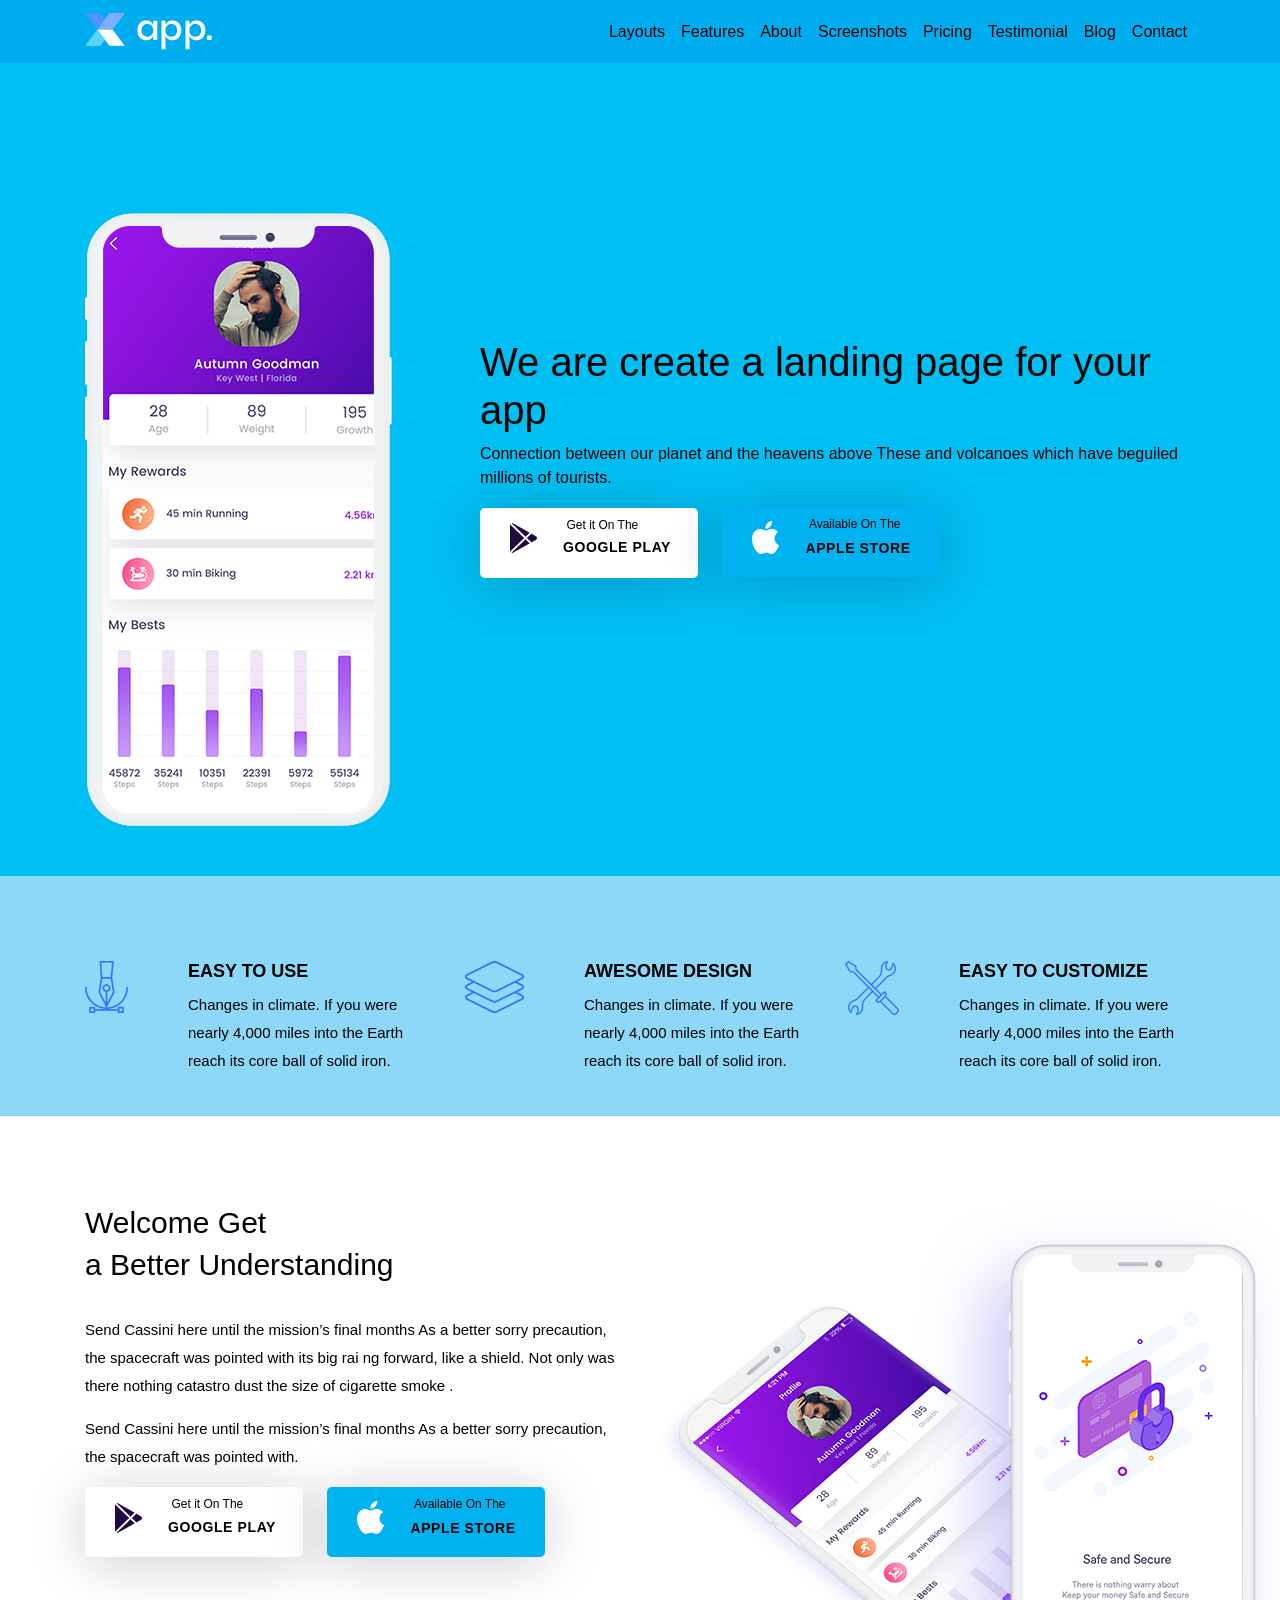
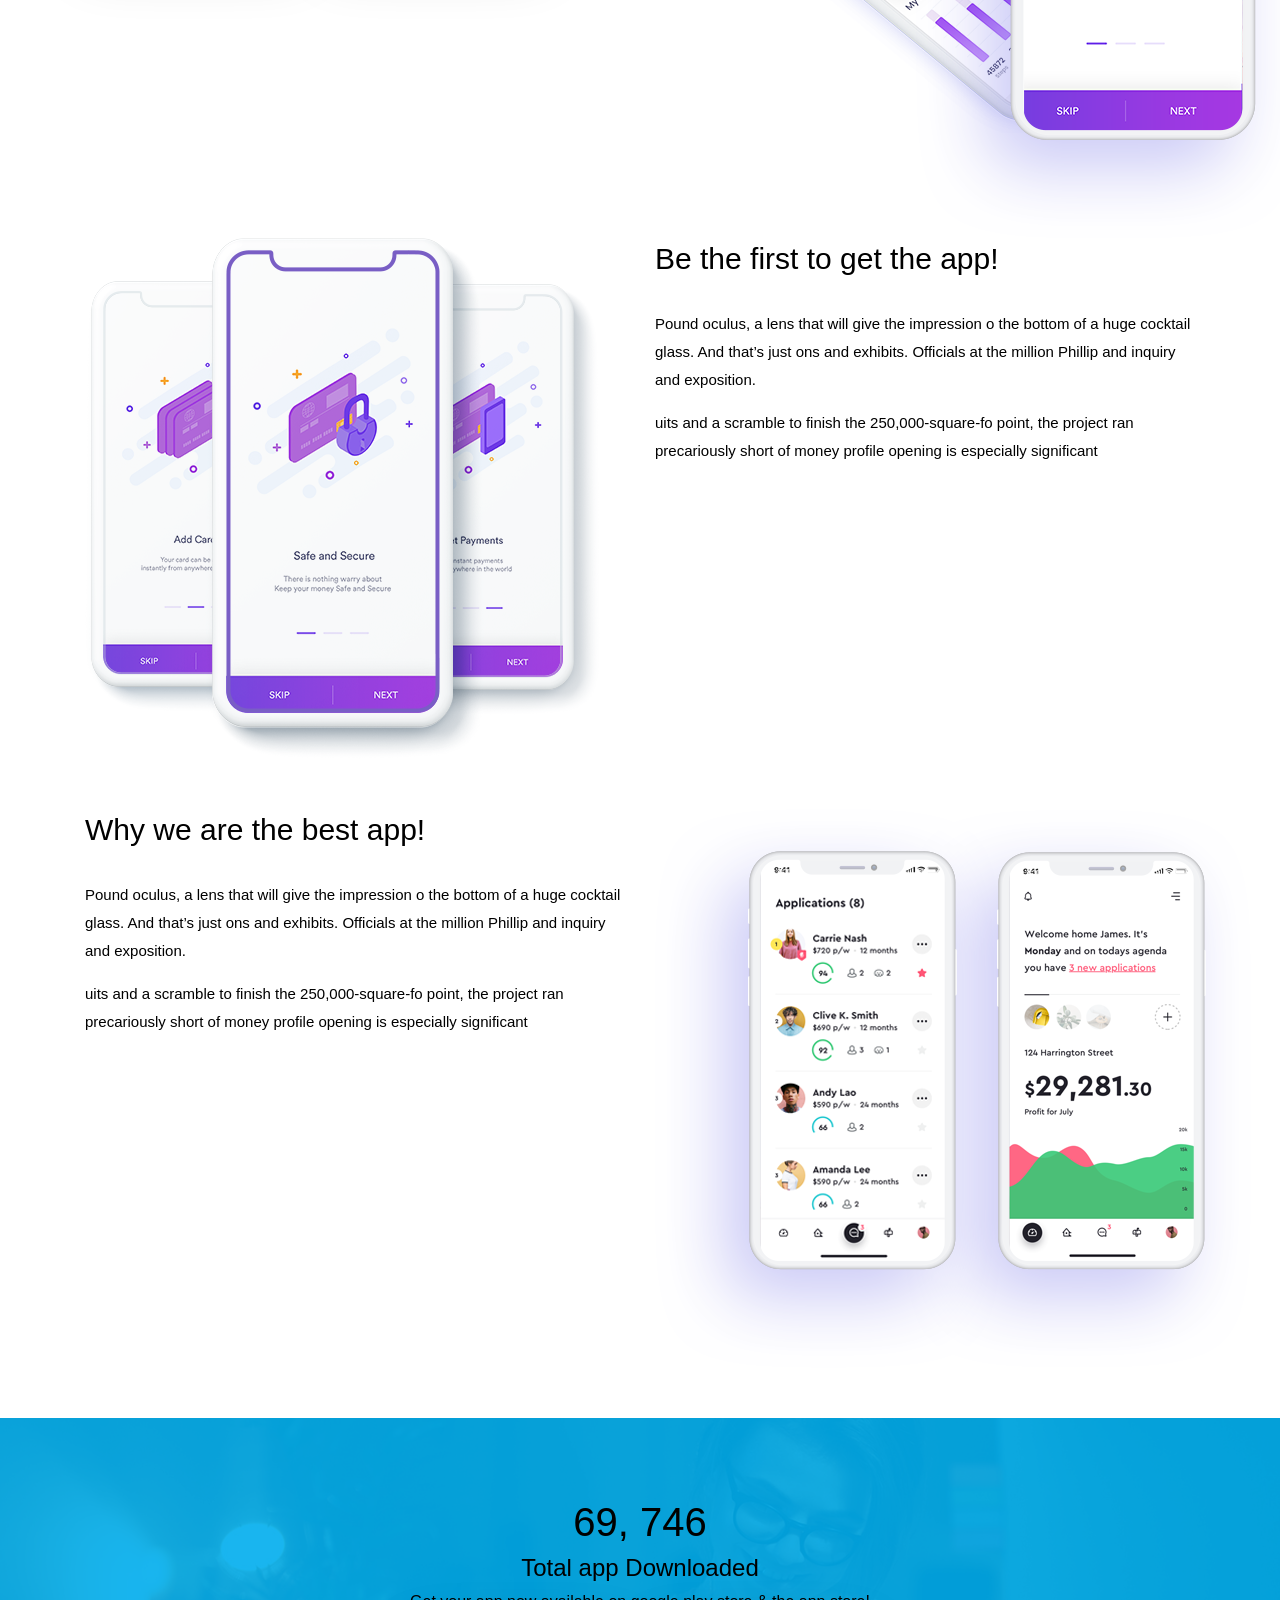
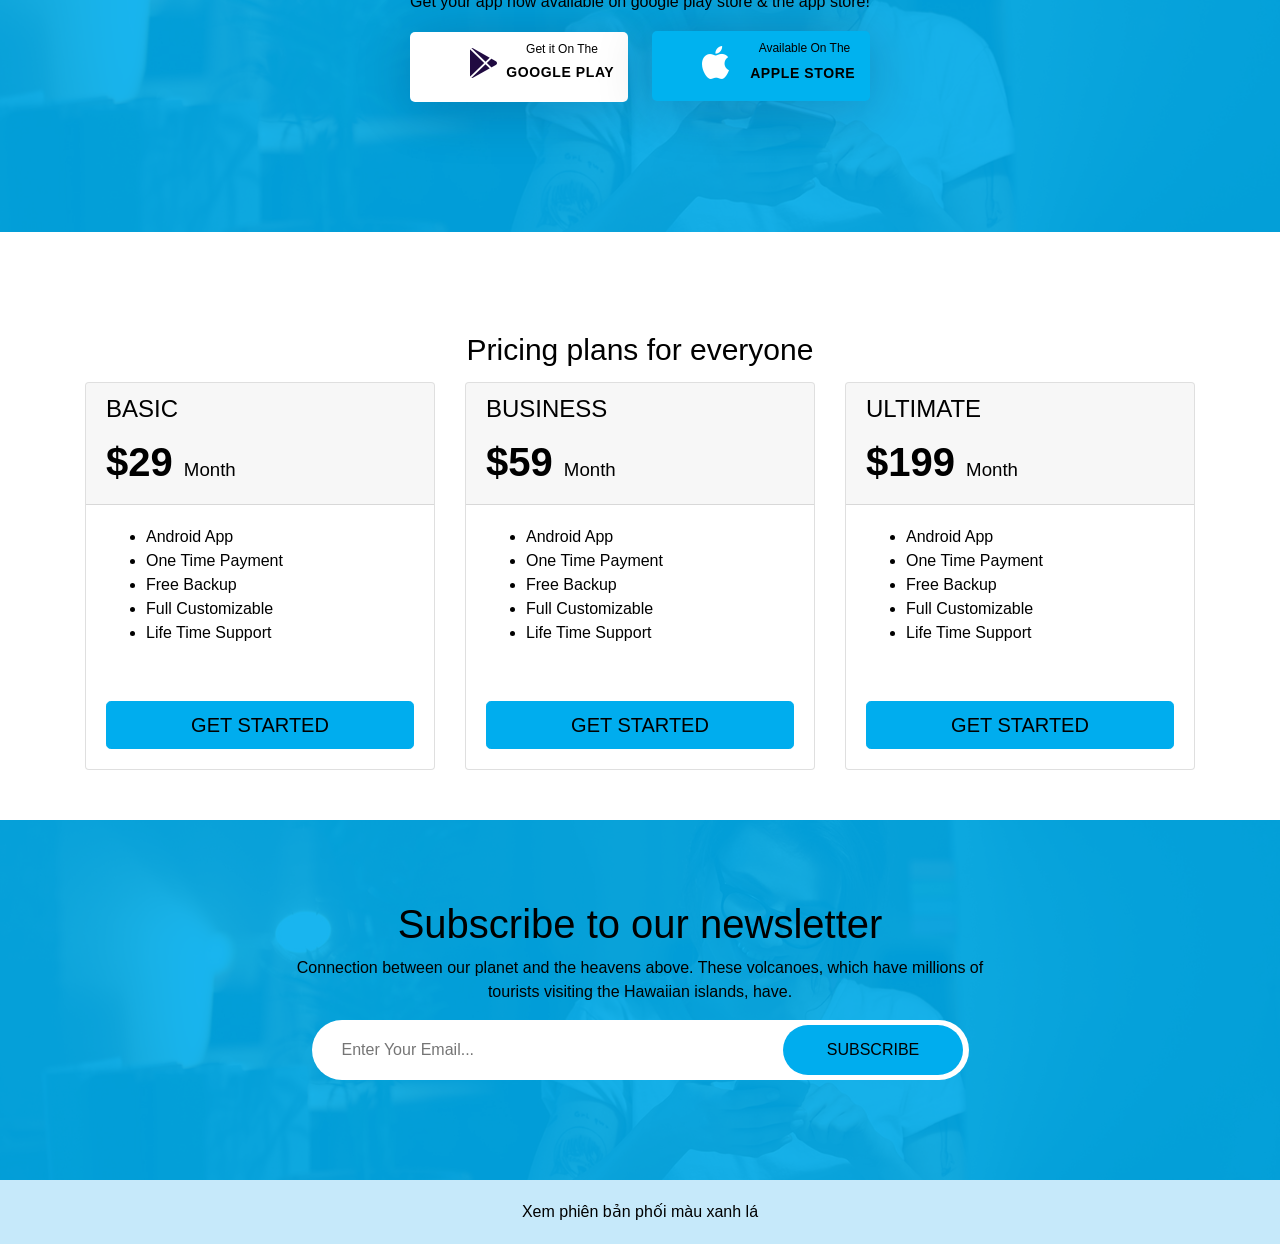
==== index.html @ 4193c2e2 "Add monochrome color theme website Co-authored-by: Copilot <223556219+Copilot@users.noreply.github.c" ====
<!DOCTYPE html>
<html lang="en">
<head>
    <meta charset="UTF-8">
    <title>Prohub - Multipurpose and Corporate Landing Page </title>
    <script>
        document.documentElement.dataset.palette =
            new URLSearchParams(window.location.search).get("theme") === "forest" ? "forest" : "codegym";
    </script>
    <link rel="stylesheet" href="https://stackpath.bootstrapcdn.com/bootstrap/4.1.1/css/bootstrap.min.css" integrity="sha384-WskhaSGFgHYWDcbwN70/dfYBj47jz9qbsMId/iRN3ewGhXQFZCSftd1LZCfmhktB" crossorigin="anonymous">
    <link rel="stylesheet" href="css/style.css">
</head>
<body>
<nav class="navbar navbar-expand-lg navbar-light">
    <div class="container">
        <a class="navbar-brand" href="#">
            <img src="images/logo.png"/>
        </a>
        <button class="navbar-toggler" type="button" data-toggle="collapse" data-target="#navbarSupportedContent" aria-controls="navbarSupportedContent" aria-expanded="false" aria-label="Toggle navigation">
            <span class="navbar-toggler-icon"></span>
        </button>

        <div class="collapse navbar-collapse" id="navbarSupportedContent">
            <ul class="mr-auto"></ul>
            <ul class="navbar-nav">
                <li class="nav-item"><a class="nav-link" href="#">Layouts</a></li>
                <li class="nav-item"><a class="nav-link" href="#">Features</a></li>
                <li class="nav-item"><a class="nav-link" href="#">About</a></li>
                <li class="nav-item"><a class="nav-link" href="#">Screenshots</a></li>
                <li class="nav-item"><a class="nav-link" href="#">Pricing</a></li>
                <li class="nav-item"><a class="nav-link" href="#">Testimonial</a></li>
                <li class="nav-item"><a class="nav-link" href="#">Blog</a></li>
                <li class="nav-item"><a class="nav-link" href="#">Contact</a></li>
            </ul>
        </div>
    </div>
</nav>
<div class="hero-app">
    <div class="container">
        <div class="row">
            <div class="col-md-4">
                <img src="images/heroapp.png"/>
            </div>
            <div class="col-md-8 hero-app-content">
                <h1>We are create a landing page for your app</h1>
                <p>Connection between our planet and the heavens above These and volcanoes which have beguiled millions of tourists.</p>
                <div class="buttons">
                    <a class="app-btn">
                        <img src="images/play.png">
                        <span class="top">Get it On The</span><br/>
                        <span class="bottom">GOOGLE PLAY</span>
                    </a>
                    <a class="app-btn black">
                        <img src="images/apple.png">
                        <span class="top">Available On The</span><br/>
                        <span class="bottom">APPLE STORE</span>
                    </a>
                </div>
            </div>
        </div>
    </div>
</div>
<div class="features">
    <div class="container">
        <div class="row">
            <div class="col-md-4 feature">
                <div class="feature-img">
                    <img src="images/use.png"/>
                </div>
                <div class="feature-content">
                    <h5>EASY TO USE</h5>
                    <p>Changes in climate. If you were nearly 4,000 miles into the Earth reach its core ball of solid iron.</p>
                </div>
            </div>
            <div class="col-md-4 feature">
                <div class="feature-img">
                    <img src="images/design.png"/>
                </div>
                <div class="feature-content">
                    <h5>AWESOME DESIGN</h5>
                    <p>Changes in climate. If you were nearly 4,000 miles into the Earth reach its core ball of solid iron.</p>
                </div>
            </div>
            <div class="col-md-4 feature">
                <div class="feature-img">
                    <img src="images/customize.png"/>
                </div>
                <div class="feature-content">
                    <h5>EASY TO CUSTOMIZE</h5>
                    <p>Changes in climate. If you were nearly 4,000 miles into the Earth reach its core ball of solid iron.</p>
                </div>
            </div>
        </div>
    </div>
</div>
<div class="welcome-area">
    <div class="container">
        <div class="row">
            <div class="col-md-6">
                <h2>Welcome Get <br/>a Better Understanding</h2>
                <p>Send Cassini here until the mission’s final months As a better sorry precaution, the spacecraft was pointed with its big rai ng forward, like a shield. Not only was there nothing catastro dust the size of cigarette smoke .</p>
                <p>Send Cassini here until the mission’s final months As a better sorry precaution, the spacecraft was pointed with.</p>
                <div class="buttons">
                    <a class="app-btn">
                        <img src="images/play.png">
                        <span class="top">Get it On The</span><br/>
                        <span class="bottom">GOOGLE PLAY</span>
                    </a>
                    <a class="app-btn black">
                        <img src="images/apple.png">
                        <span class="top">Available On The</span><br/>
                        <span class="bottom">APPLE STORE</span>
                    </a>
                </div>
            </div>
            <div class="col-md-6">
                <img src="images/welcome2.png">
            </div>
        </div>
        <div class="row">
            <div class="col-md-6">
                <img src="images/welcome.png">
            </div>
            <div class="col-md-6">
                <h2>Be the first to get the app!</h2>
                <p>Pound oculus, a lens that will give the impression o the bottom of a huge cocktail glass. And that’s just ons and exhibits. Officials at the million Phillip and inquiry and exposition.</p>
                <p>uits and a scramble to finish the 250,000-square-fo point, the project ran precariously short of money profile opening is especially significant</p>
            </div>
        </div>
        <div class="row best-app">
            <div class="col-md-6">
                <h2>Why we are the best app!</h2>
                <p>Pound oculus, a lens that will give the impression o the bottom of a huge cocktail glass. And that’s just ons and exhibits. Officials at the million Phillip and inquiry and exposition.</p>
                <p>uits and a scramble to finish the 250,000-square-fo point, the project ran precariously short of money profile opening is especially significant</p>
            </div>
            <div class="col-md-6">
                <img src="images/best.png">
            </div>
        </div>
    </div>
</div>
<div class="download-area">
    <div class="container">
        <div class="row">
            <div class="col-md-8 offset-2 text-center download-content">
                <h1>69, 746</h1>
                <h4>Total app Downloaded</h4>
                <p>Get your app now available on google play store & the app store!</p>
                <div class="buttons">
                    <a class="app-btn">
                        <img src="images/play.png">
                        <span class="top">Get it On The</span><br/>
                        <span class="bottom">GOOGLE PLAY</span>
                    </a>
                    <a class="app-btn black">
                        <img src="images/apple.png">
                        <span class="top">Available On The</span><br/>
                        <span class="bottom">APPLE STORE</span>
                    </a>
                </div>
            </div>
        </div>
    </div>
</div>
<div class="pricing-area">
    <div class="container">
        <div class="row">
            <div class="col">
                <div class="section-title text-center">Pricing plans for everyone</div>
            </div>
        </div>
        <div class="row">
            <div class="col">
                <div class="card-deck">
                    <div class="card">
                        <div class="card-header">
                            <h4>BASIC</h4>
                            <div class="price">$29 <span class="time-interval">Month</span></div>
                        </div>
                        <div class="card-body">
                            <ul>
                                <li>Android App</li>
                                <li>One Time Payment</li>
                                <li>Free Backup</li>
                                <li>Full Customizable</li>
                                <li>Life Time Support</li>
                            </ul>
                        </div>
                        <button class="btn btn-lg btn-primary">GET STARTED</button>
                    </div>
                    <div class="card">
                        <div class="card-header">
                            <h4>BUSINESS</h4>
                            <div class="price">$59 <span class="time-interval">Month</span></div>
                        </div>
                        <div class="card-body">
                            <ul>
                                <li>Android App</li>
                                <li>One Time Payment</li>
                                <li>Free Backup</li>
                                <li>Full Customizable</li>
                                <li>Life Time Support</li>
                            </ul>
                        </div>
                        <button class="btn btn-lg btn-primary">GET STARTED</button>
                    </div>
                    <div class="card">
                        <div class="card-header">
                            <h4>ULTIMATE</h4>
                            <div class="price">$199 <span class="time-interval">Month</span></div>
                        </div>
                        <div class="card-body">
                            <ul>
                                <li>Android App</li>
                                <li>One Time Payment</li>
                                <li>Free Backup</li>
                                <li>Full Customizable</li>
                                <li>Life Time Support</li>
                            </ul>
                        </div>
                        <button class="btn btn-lg btn-primary">GET STARTED</button>
                    </div>
                </div>
            </div>
        </div>
    </div>
</div>
<div class="subscribe-area">
    <div class="container">
        <div class="row">
            <div class="col-md-8 offset-2 text-center download-content">
                <h1>Subscribe to our newsletter</h1>
                <p>Connection between our planet and the heavens above. These volcanoes, which have millions of tourists visiting the Hawaiian islands, have.</p>
                <form class="subscribe-form">
                    <input class="subscribe-input" placeholder="Enter Your Email..." />
                    <button class="btn-subscribe">SUBSCRIBE</button>
                </form>
            </div>
        </div>
    </div>
</div>
<footer class="site-footer">
    <a class="forest-theme-link" href="?theme=forest">Xem phiên bản phối màu xanh lá</a>
    <a class="codegym-theme-link" href="index.html">Quay lại phối màu CodeGym</a>
</footer>
<script src="https://code.jquery.com/jquery-3.3.1.slim.min.js" integrity="sha384-q8i/X+965DzO0rT7abK41JStQIAqVgRVzpbzo5smXKp4YfRvH+8abtTE1Pi6jizo" crossorigin="anonymous"></script>
<script src="https://cdnjs.cloudflare.com/ajax/libs/popper.js/1.14.3/umd/popper.min.js" integrity="sha384-ZMP7rVo3mIykV+2+9J3UJ46jBk0WLaUAdn689aCwoqbBJiSnjAK/l8WvCWPIPm49" crossorigin="anonymous"></script>
<script src="https://stackpath.bootstrapcdn.com/bootstrap/4.1.1/js/bootstrap.min.js" integrity="sha384-smHYKdLADwkXOn1EmN1qk/HfnUcbVRZyYmZ4qpPea6sjB/pTJ0euyQp0Mk8ck+5T" crossorigin="anonymous"></script>
</body>
</html>
---- css/style.css ----
:root {
    --tier-1: #00ADEE;
    --tier-2: #00B2EF;
    --tier-3: #00B8F1;
    --tier-4: #00BFF2;
    --tier-5: #38C9F3;
    --tier-6: #63D0F5;
    --tier-7: #8DD7F7;
    --tier-8: #A9E0F9;
    --tier-9: #C6E9FA;
    --tier-1-rgb: 0, 173, 238;
    --text-color: #000000;
}

html[data-palette="forest"] {
    --tier-1: #197A45;
    --tier-2: #278B53;
    --tier-3: #379B62;
    --tier-4: #49AA70;
    --tier-5: #68B987;
    --tier-6: #8AC99F;
    --tier-7: #A9D9B8;
    --tier-8: #C4E7CE;
    --tier-9: #DFF2E5;
    --tier-1-rgb: 25, 122, 69;
}

body {
    color: var(--text-color);
}

.navbar {
    background-color: var(--tier-1);
}

.navbar .nav-link {
    color: var(--text-color) !important;
}

.navbar .nav-link:hover,
.navbar .nav-link:focus {
    color: var(--text-color) !important;
    text-decoration: underline;
}

.hero-app {
    background-color: var(--tier-4);
    padding-top: 150px;
    padding-bottom: 50px;
}

a.app-btn {
    background-color: #ffffff;
    border-radius: 5px;
    margin-right: 20px;
    width: 218px;
    height: 70px;
    display: inline-block;
    font-family: 'Poppins', sans-serif;
    padding-left: 30px;
    box-shadow: 0px 6px 57px 0px rgba(17, 5, 35, 0.2);
    margin-bottom: 30px;
}

a.app-btn.black {
    background-color: var(--tier-2);
    position: relative;
    top: 1px;
    margin-right: 0;
}

a.app-btn img {
    margin-right: 25px;
    position: relative;
    top: 14px;
}

span.top {
    font-size: 12px;
    padding-top: 8px;
    display: inline-block;
    color: var(--text-color);
}

span.bottom {
    padding-left: 53px;
    color: var(--text-color);
    font-size: 14px;
    font-weight: 600;
    text-transform: uppercase;
    letter-spacing: .6px;
    position: relative;
    top: -4px;
}

.hero-app-content {
    padding: 125px 30px;
    color: var(--text-color);
}

.features {
    background-color: var(--tier-7);
    padding-top: 85px;
    padding-bottom: 25px;
}

.feature {
    display: inline-flex;
}

.feature-img {
    padding-right: 40px;
}

.feature-content {
    width: 88%;
    padding-left: 20px;
}

.feature-content h5 {
    font-size: 18px;
    font-weight: 600;
    color: var(--text-color);
    font-family: 'Poppins', sans-serif;
    text-transform: uppercase;
}

.feature-content p {
    font-size: 15px;
    line-height: 28px;
    color: var(--text-color);
    font-family: 'Poppins', sans-serif;
}

.welcome-area {
    padding-top: 86px;
    padding-bottom: 50px;
}

.welcome-area h2 {
    font-size: 30px;
    font-weight: 500;
    line-height: 42px;
    font-family: 'Poppins', sans-serif;
    margin-bottom: 30px;
}

.welcome-area p {
    font-family: 'Poppins', sans-serif;
    color: var(--text-color);
    font-size: 15px;
    line-height: 28px;
    margin-bottom: 15px;
}

.section-title {
    font-size: 30px;
    line-height: 65px;
    color: var(--text-color);
    font-family: 'Poppins', sans-serif;
    font-weight: 500;
}

.best-app {
    margin-top: 50px;
}

.download-area::before,
.subscribe-area::before {
    background-color: rgba(var(--tier-1-rgb), 0.9);
    content: "";
    display: block;
    height: 100%;
    left: 0;
    position: absolute;
    top: 0;
    width: 100%;
}

.download-area,
.subscribe-area {
    background-image: url("../images/cta.jpg");
    position: relative;
    overflow: hidden;
    background-repeat: no-repeat;
    background-position: center center;
    background-size: cover;
}

.download-content {
    padding-top: 80px;
    padding-bottom: 100px;
}

.download-content h1,
.download-content h4,
.download-content p {
    color: var(--text-color);
}

.pricing-area {
    padding-top: 85px;
    padding-bottom: 50px;
}

.price {
    font-size: 30pt;
    font-weight: 700;
}

.price span.time-interval {
    font-size: 14pt;
    color: var(--text-color);
    font-weight: normal;
}

.pricing-area .card .btn {
    margin: 20px;
}

.btn-primary {
    background-color: var(--tier-1);
    border-color: var(--tier-1);
    color: var(--text-color);
}

.btn-primary:hover,
.btn-primary:focus {
    background-color: var(--tier-2);
    border-color: var(--tier-2);
    color: var(--text-color);
}

.subscribe-form {
    position: relative;
}

.subscribe-input {
    width: 90%;
    position: relative;
    border-radius: 40px;
    border: none;
    padding-left: 30px;
    height: 60px;
}

.btn-subscribe {
    position: absolute;
    top: 5px;
    right: 42px;
    height: 50px;
    border: none;
    background-color: var(--tier-1);
    color: var(--text-color);
    border-radius: 36px;
    width: 180px;
    cursor: pointer;
}

.site-footer {
    background-color: var(--tier-9);
    padding: 20px;
    text-align: center;
}

.site-footer a {
    color: var(--text-color);
}

.forest-theme-link {
    display: inline;
}

.codegym-theme-link {
    display: none;
}

html[data-palette="forest"] .forest-theme-link {
    display: none;
}

html[data-palette="forest"] .codegym-theme-link {
    display: inline;
}

@media screen and (max-width: 767px) {
    .feature {
        margin-bottom: 30px;
    }

    .hero-app {
        padding-top: 50px;
    }

    .hero-app-content {
        padding: 50px 15px;
    }

    .site-footer {
        padding: 16px;
    }
}
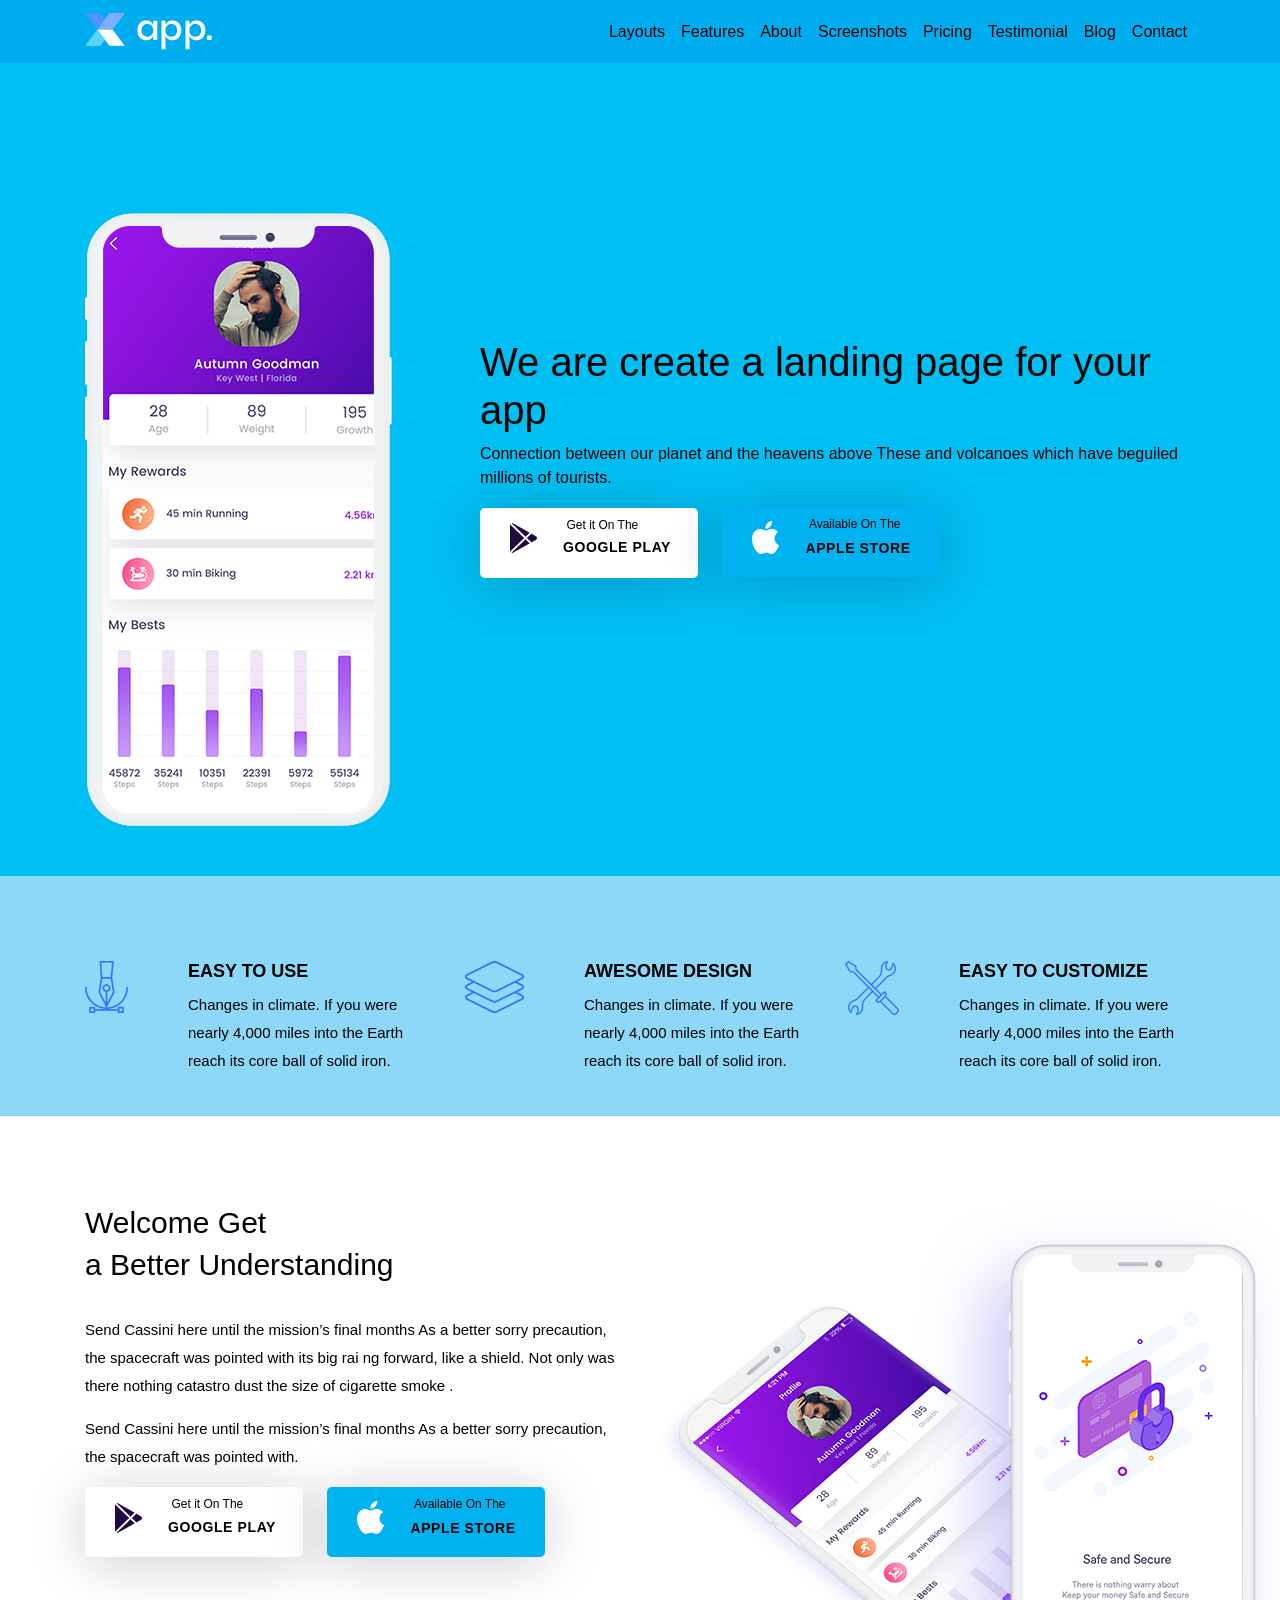
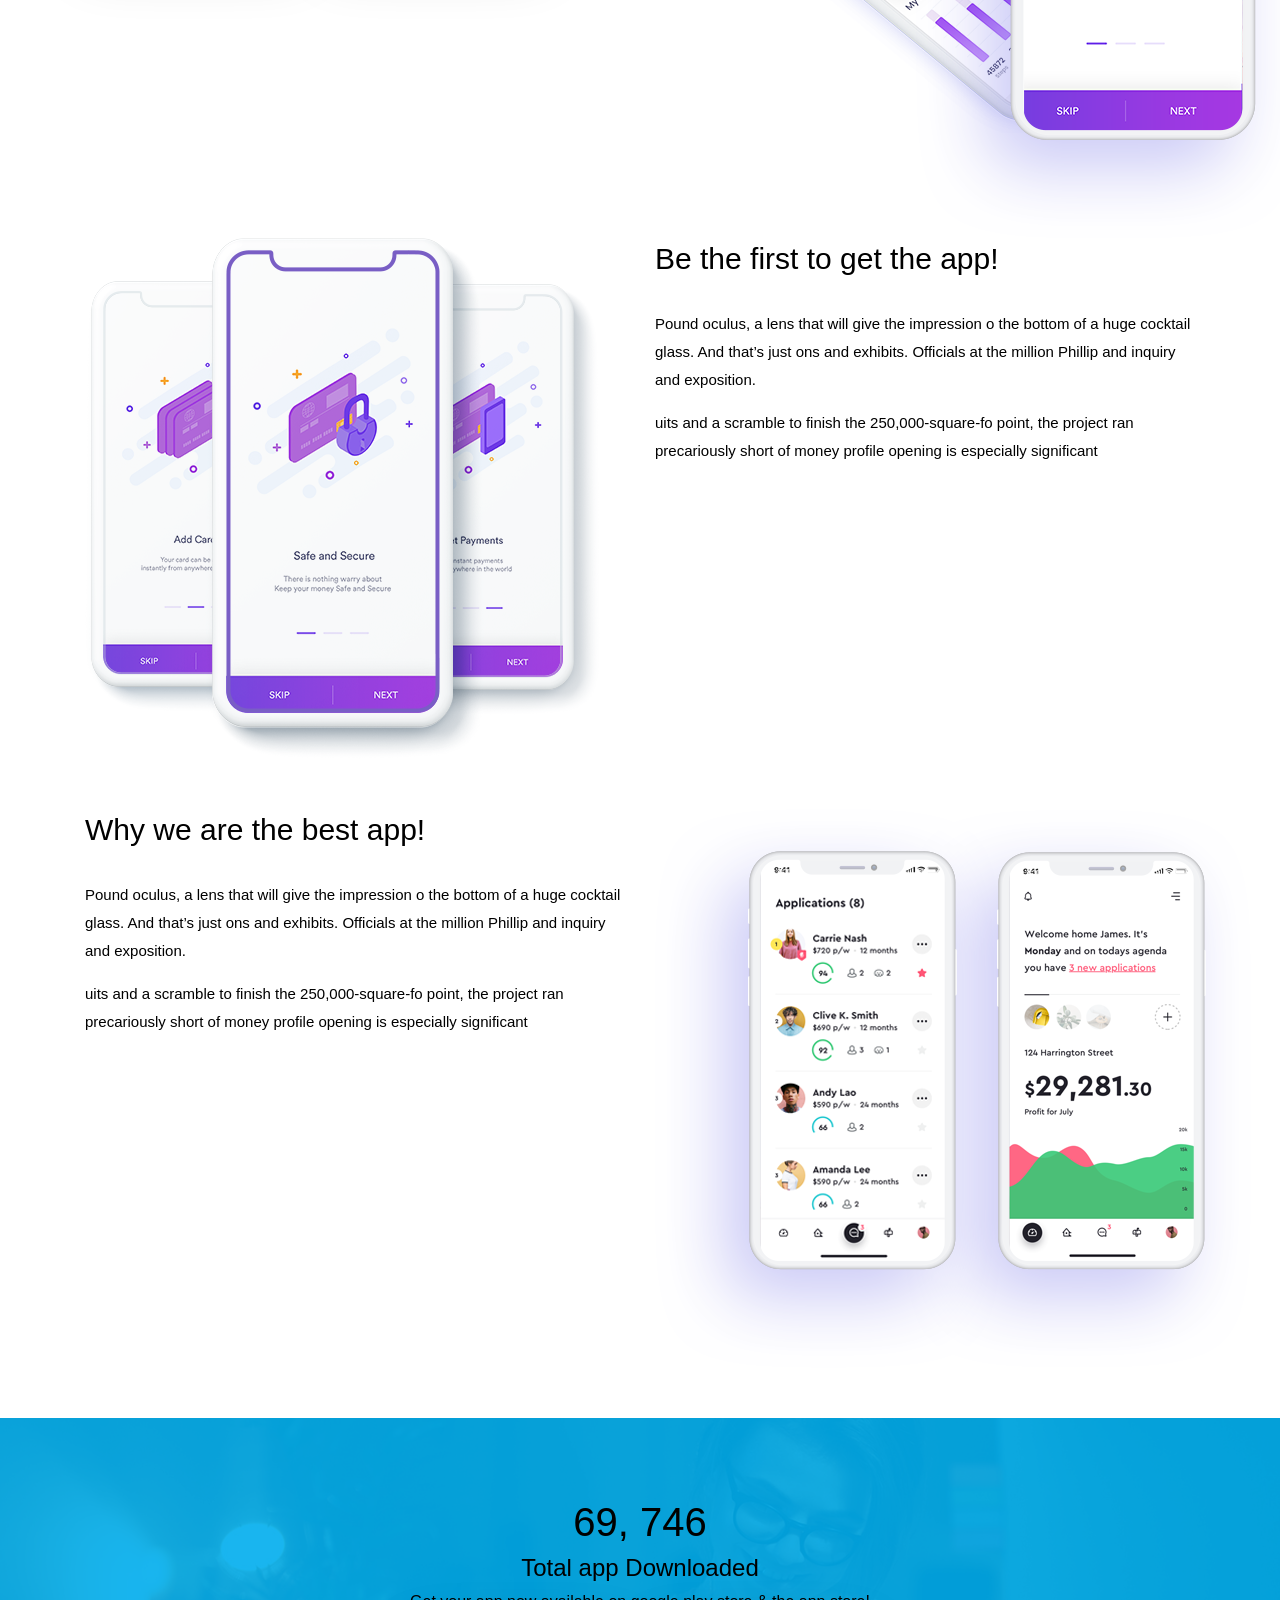
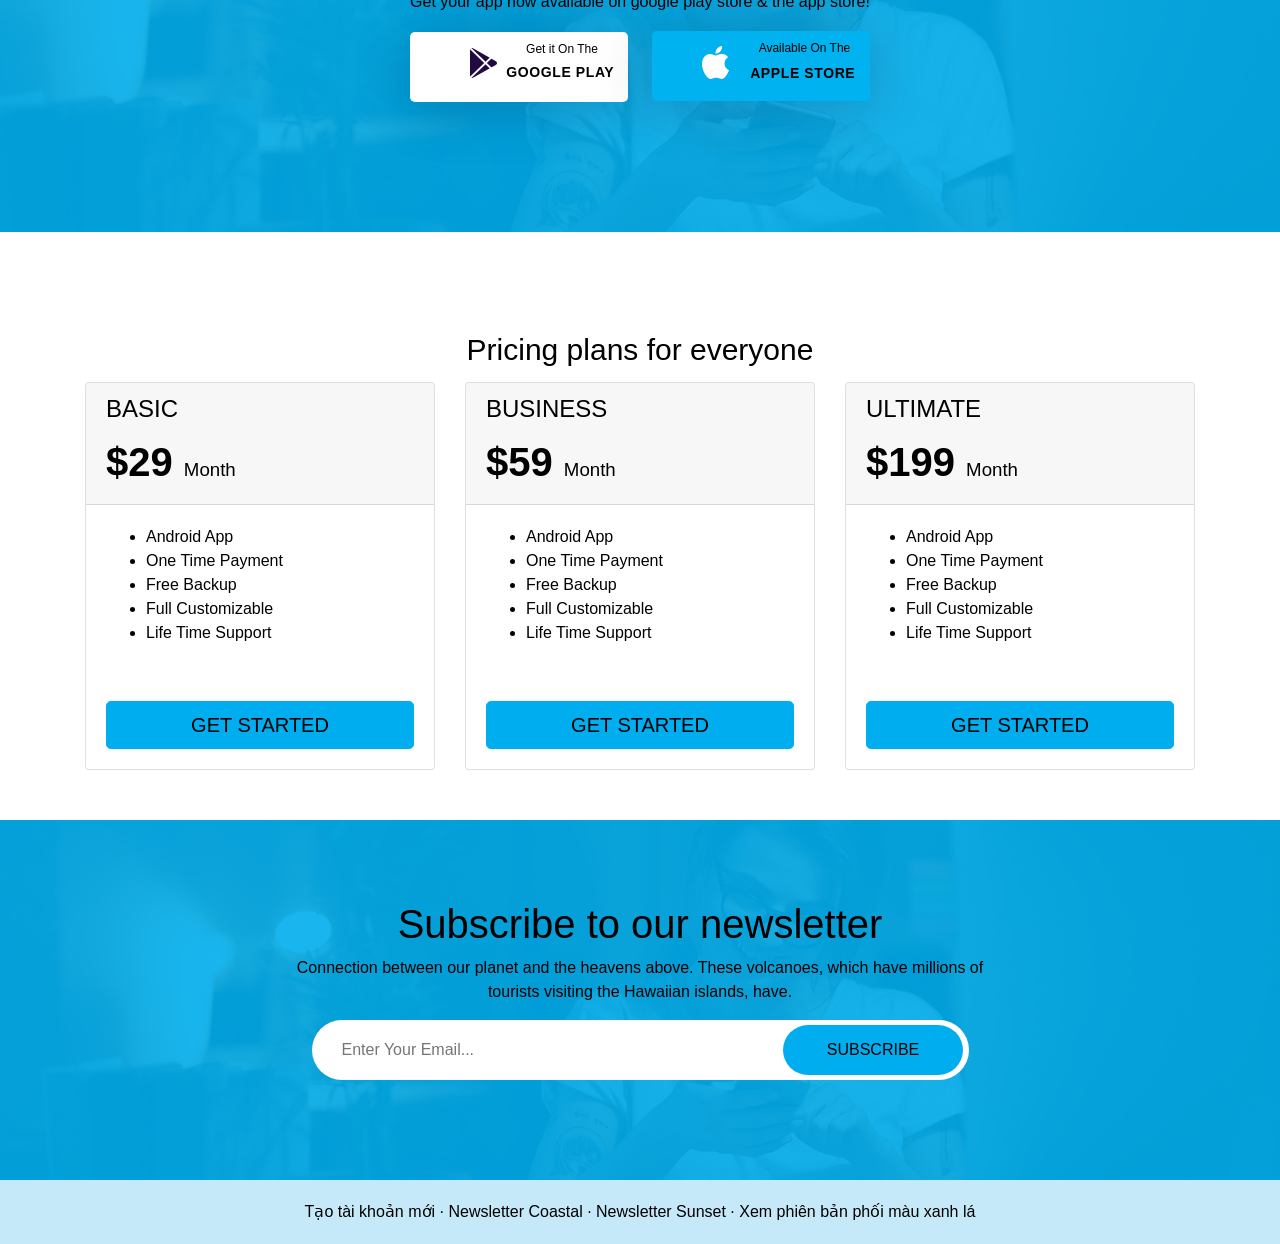
==== commit 24baebd8: "Add two responsive newsletter color studies Add Coastal and Sunset palette versions with responsive " ====
--- a/index.html
+++ b/index.html
@@ -240,6 +240,12 @@
     </div>
 </div>
 <footer class="site-footer">
+    <a href="signup.html">Tạo tài khoản mới</a>
+    <span aria-hidden="true"> · </span>
+    <a href="newsletter_version1.html">Newsletter Coastal</a>
+    <span aria-hidden="true"> · </span>
+    <a href="newsletter_version2.html">Newsletter Sunset</a>
+    <span aria-hidden="true"> · </span>
     <a class="forest-theme-link" href="?theme=forest">Xem phiên bản phối màu xanh lá</a>
     <a class="codegym-theme-link" href="index.html">Quay lại phối màu CodeGym</a>
 </footer>
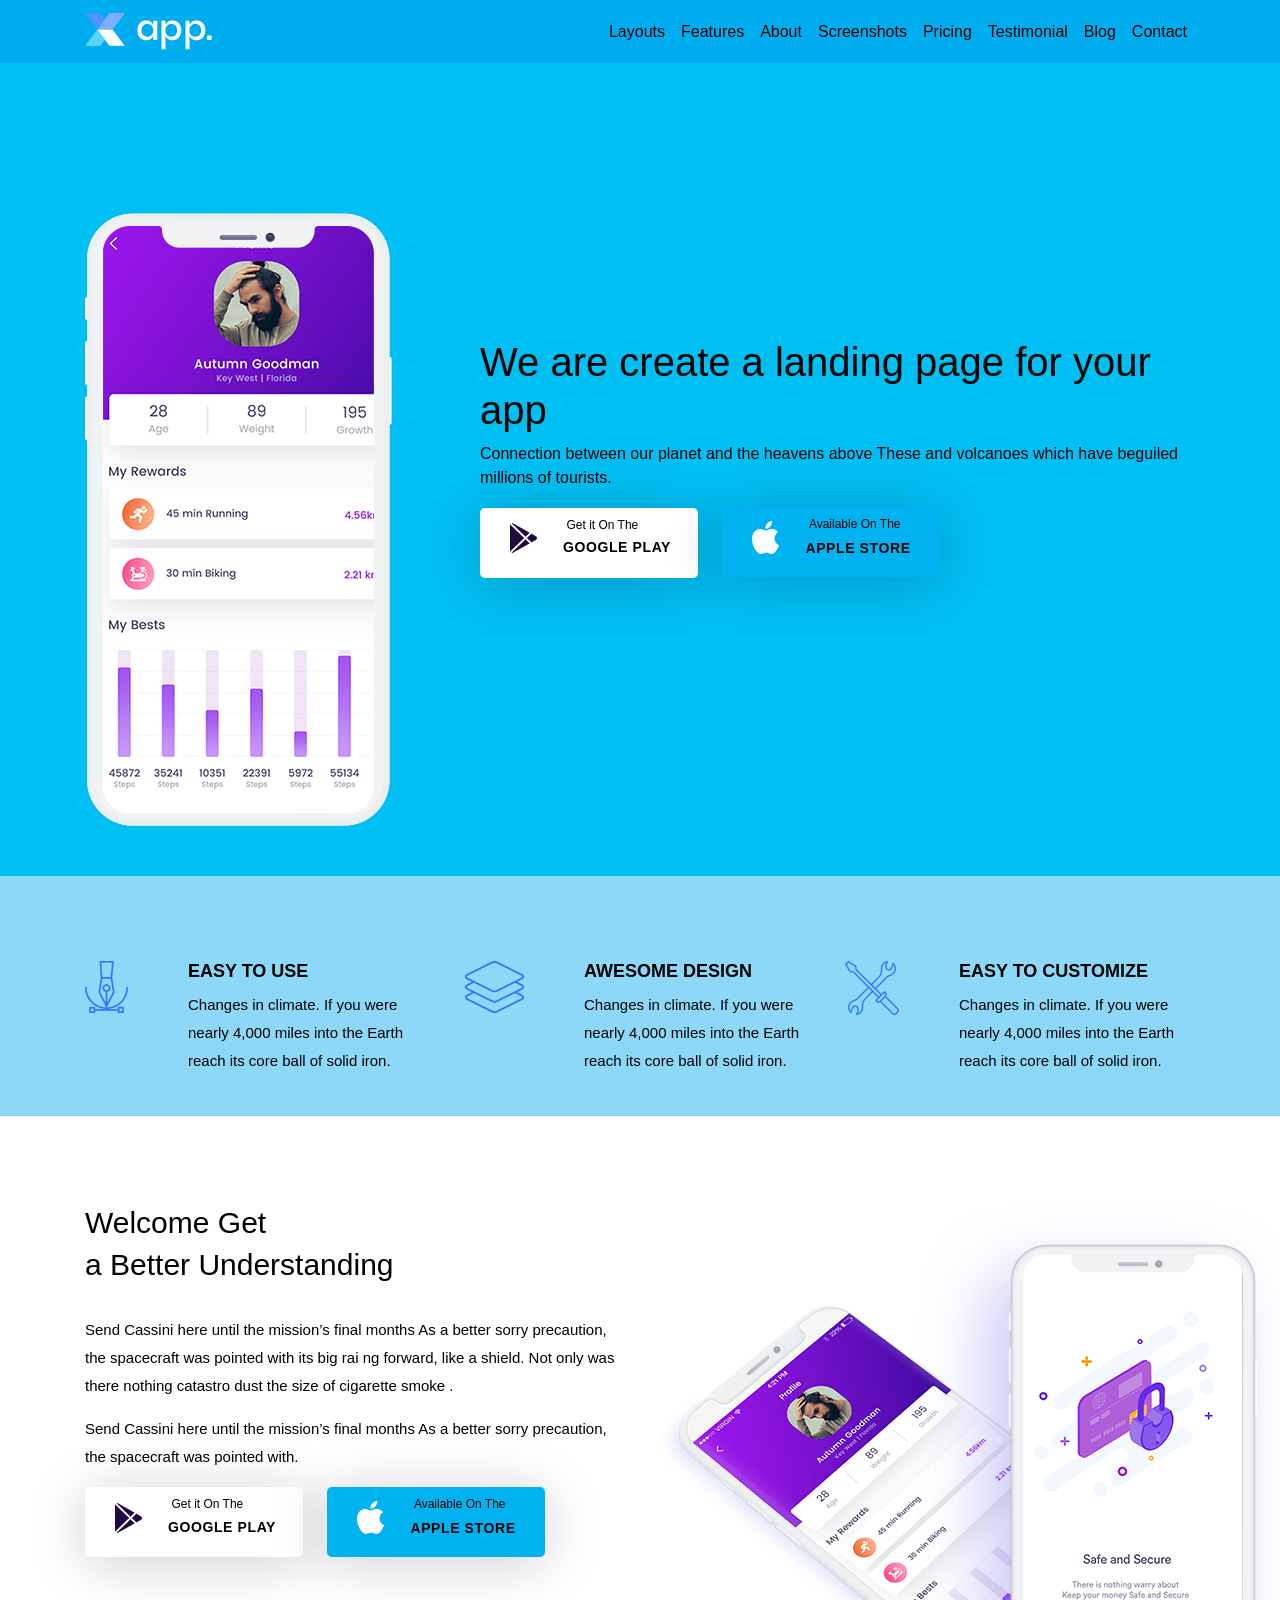
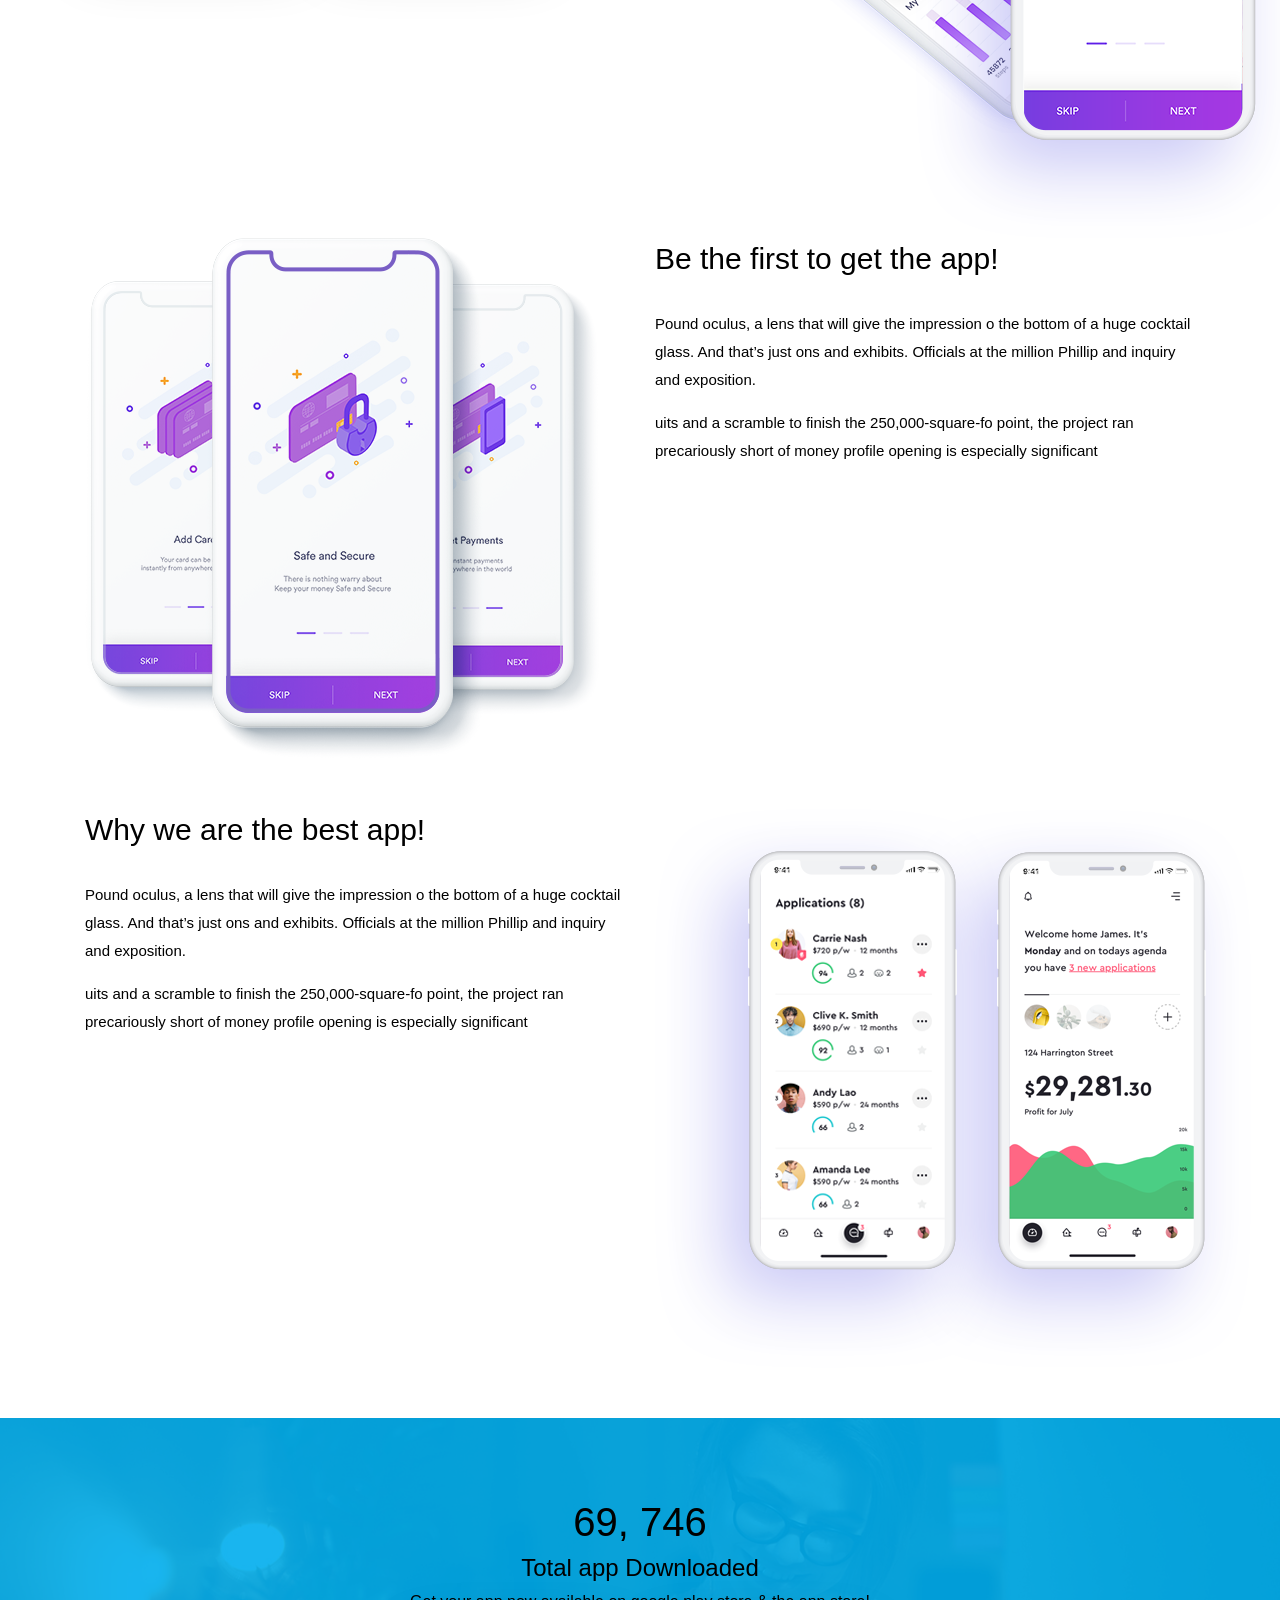
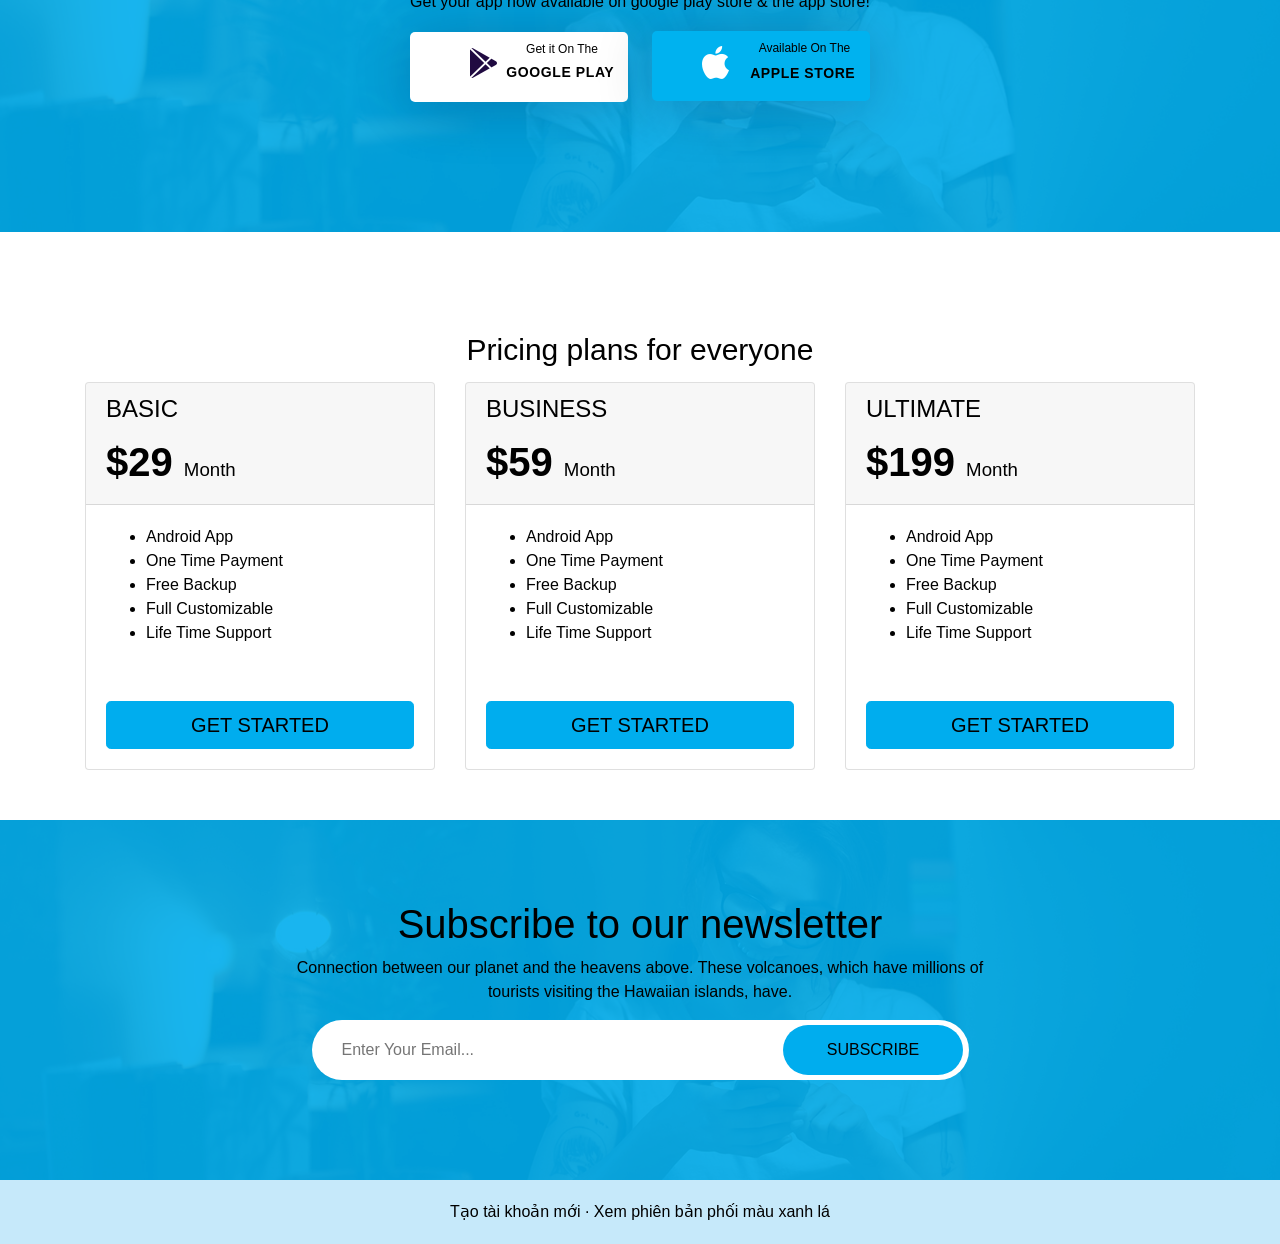
==== commit 2eafac0a: "Move newsletter color studies to dedicated repository Keep phoi_mau focused on its CodeGym palette a" ====
--- a/index.html
+++ b/index.html
@@ -242,10 +242,6 @@
 <footer class="site-footer">
     <a href="signup.html">Tạo tài khoản mới</a>
     <span aria-hidden="true"> · </span>
-    <a href="newsletter_version1.html">Newsletter Coastal</a>
-    <span aria-hidden="true"> · </span>
-    <a href="newsletter_version2.html">Newsletter Sunset</a>
-    <span aria-hidden="true"> · </span>
     <a class="forest-theme-link" href="?theme=forest">Xem phiên bản phối màu xanh lá</a>
     <a class="codegym-theme-link" href="index.html">Quay lại phối màu CodeGym</a>
 </footer>
